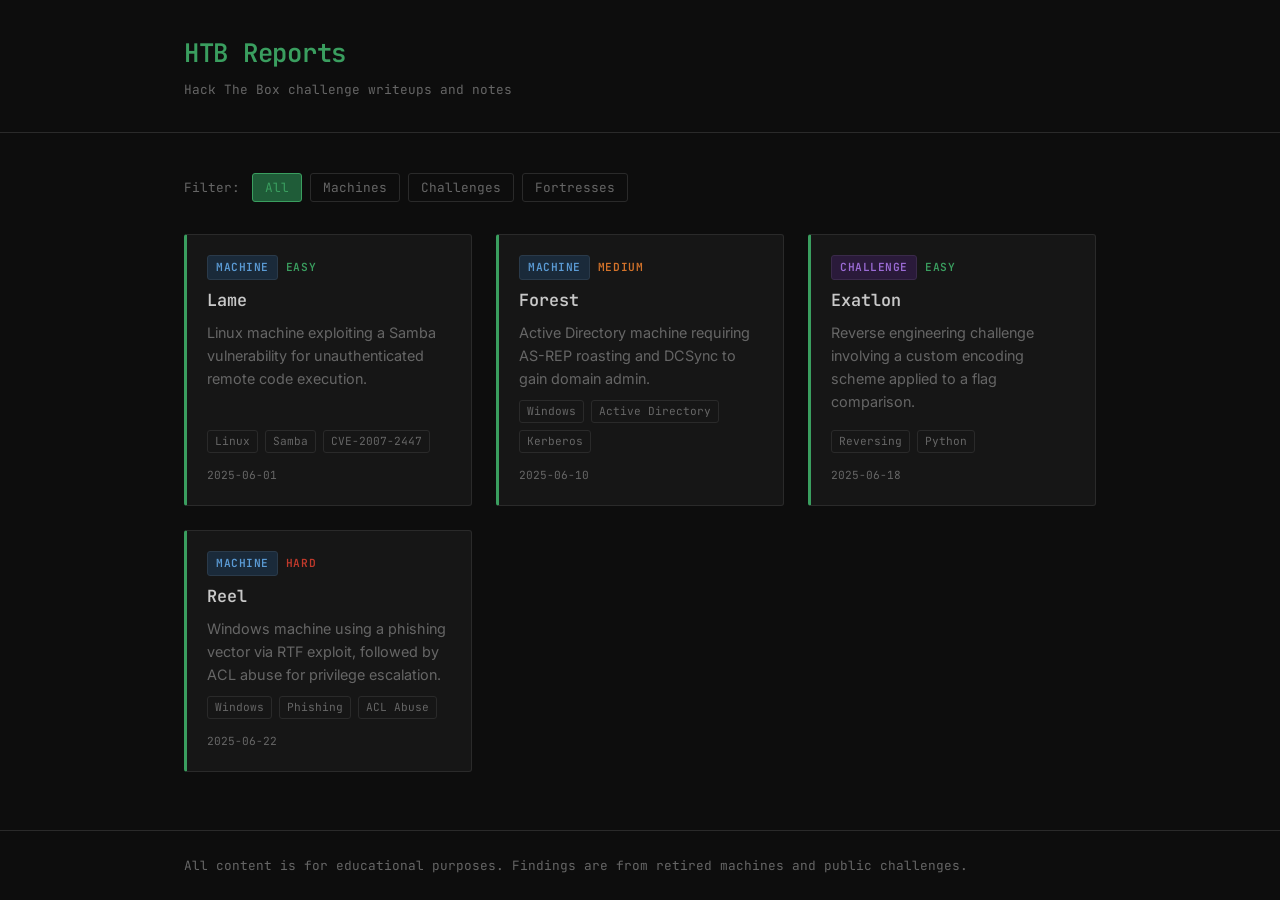
==== index.html @ 7f2939fa "initiall setup" ====
<!DOCTYPE html>
<html lang="en">
<head>
  <meta charset="UTF-8" />
  <meta name="viewport" content="width=device-width, initial-scale=1.0" />
  <title>HTB Reports</title>
  <link rel="stylesheet" href="style.css" />
  <link rel="preconnect" href="https://fonts.googleapis.com" />
  <link rel="preconnect" href="https://fonts.gstatic.com" crossorigin />
  <link href="https://fonts.googleapis.com/css2?family=JetBrains+Mono:wght@400;600&family=Inter:wght@400;500&display=swap" rel="stylesheet" />
</head>
<body>

  <header>
    <div class="container">
      <h1 class="site-title">HTB Reports</h1>
      <p class="site-subtitle">Hack The Box challenge writeups and notes</p>
    </div>
  </header>

  <main>
    <div class="container">

      <!-- Filter bar (optional — remove if not needed) -->
      <div class="filter-bar">
        <span class="filter-label">Filter:</span>
        <button class="filter-btn active" onclick="filterCards(this, 'all')">All</button>
        <button class="filter-btn" onclick="filterCards(this, 'machine')">Machines</button>
        <button class="filter-btn" onclick="filterCards(this, 'challenge')">Challenges</button>
        <button class="filter-btn" onclick="filterCards(this, 'fortress')">Fortresses</button>
      </div>

      <!-- Report cards -->
      <div class="report-grid" id="reportGrid">

        <!-- Example card 1 -->
        <article class="report-card" data-category="machine">
          <div class="card-meta">
            <span class="badge badge-machine">Machine</span>
            <span class="difficulty easy">Easy</span>
          </div>
          <h2 class="card-title"><a href="reports/lame.html">Lame</a></h2>
          <p class="card-desc">Linux machine exploiting a Samba vulnerability for unauthenticated remote code execution.</p>
          <div class="card-tags">
            <span class="tag">Linux</span>
            <span class="tag">Samba</span>
            <span class="tag">CVE-2007-2447</span>
          </div>
          <span class="card-date">2025-06-01</span>
        </article>

        <!-- Example card 2 -->
        <article class="report-card" data-category="machine">
          <div class="card-meta">
            <span class="badge badge-machine">Machine</span>
            <span class="difficulty medium">Medium</span>
          </div>
          <h2 class="card-title"><a href="reports/forest.html">Forest</a></h2>
          <p class="card-desc">Active Directory machine requiring AS-REP roasting and DCSync to gain domain admin.</p>
          <div class="card-tags">
            <span class="tag">Windows</span>
            <span class="tag">Active Directory</span>
            <span class="tag">Kerberos</span>
          </div>
          <span class="card-date">2025-06-10</span>
        </article>

        <!-- Example card 3 -->
        <article class="report-card" data-category="challenge">
          <div class="card-meta">
            <span class="badge badge-challenge">Challenge</span>
            <span class="difficulty easy">Easy</span>
          </div>
          <h2 class="card-title"><a href="reports/rev-exatlon.html">Exatlon</a></h2>
          <p class="card-desc">Reverse engineering challenge involving a custom encoding scheme applied to a flag comparison.</p>
          <div class="card-tags">
            <span class="tag">Reversing</span>
            <span class="tag">Python</span>
          </div>
          <span class="card-date">2025-06-18</span>
        </article>

        <!-- Example card 4 -->
        <article class="report-card" data-category="machine">
          <div class="card-meta">
            <span class="badge badge-machine">Machine</span>
            <span class="difficulty hard">Hard</span>
          </div>
          <h2 class="card-title"><a href="reports/reel.html">Reel</a></h2>
          <p class="card-desc">Windows machine using a phishing vector via RTF exploit, followed by ACL abuse for privilege escalation.</p>
          <div class="card-tags">
            <span class="tag">Windows</span>
            <span class="tag">Phishing</span>
            <span class="tag">ACL Abuse</span>
          </div>
          <span class="card-date">2025-06-22</span>
        </article>

      </div>
    </div>
  </main>

  <footer>
    <div class="container">
      <p>All content is for educational purposes. Findings are from retired machines and public challenges.</p>
    </div>
  </footer>

  <script>
    function filterCards(btn, category) {
      document.querySelectorAll('.filter-btn').forEach(b => b.classList.remove('active'));
      btn.classList.add('active');
      document.querySelectorAll('.report-card').forEach(card => {
        card.style.display = (category === 'all' || card.dataset.category === category) ? 'flex' : 'none';
      });
    }
  </script>

</body>
</html>
---- style.css ----
/* =============================================
   HTB Reports Site — style.css
   Dark theme: black/gray + green accent
   ============================================= */

/* --- Reset & Base --- */
*, *::before, *::after {
  box-sizing: border-box;
  margin: 0;
  padding: 0;
}

:root {
  --bg:         #0d0d0d;
  --surface:    #161616;
  --border:     #2a2a2a;
  --text:       #c8c8c8;
  --text-muted: #666666;
  --accent:     #3a9e5f;
  --accent-dim: #1f5c38;
  --red:        #c0392b;
  --orange:     #d4732a;
  --yellow:     #b8991a;

  --font-mono: 'JetBrains Mono', 'Courier New', monospace;
  --font-body: 'Inter', system-ui, sans-serif;

  --fs-sm:   0.8rem;
  --fs-base: 0.9rem;
  --fs-lg:   1.05rem;
  --fs-xl:   1.25rem;
  --fs-2xl:  1.6rem;

  --radius: 3px;
  --gap:    1.5rem;
}

html {
  font-size: 16px;
}

body {
  background-color: var(--bg);
  color: var(--text);
  font-family: var(--font-body);
  font-size: var(--fs-base);
  line-height: 1.65;
  min-height: 100vh;
  display: flex;
  flex-direction: column;
}

a {
  color: var(--accent);
  text-decoration: none;
}

a:hover {
  text-decoration: underline;
}

/* --- Layout --- */
.container {
  width: 100%;
  max-width: 960px;
  margin: 0 auto;
  padding: 0 1.5rem;
}

/* --- Header --- */
header {
  border-bottom: 1px solid var(--border);
  padding: 2rem 0;
}

.site-title {
  font-family: var(--font-mono);
  font-size: var(--fs-2xl);
  font-weight: 600;
  color: var(--accent);
  letter-spacing: -0.01em;
  margin-bottom: 0.3rem;
}

.site-subtitle {
  font-size: var(--fs-sm);
  color: var(--text-muted);
  font-family: var(--font-mono);
}

/* --- Main --- */
main {
  flex: 1;
  padding: 2.5rem 0;
}

/* --- Filter bar --- */
.filter-bar {
  display: flex;
  align-items: center;
  gap: 0.5rem;
  margin-bottom: 2rem;
  flex-wrap: wrap;
}

.filter-label {
  font-family: var(--font-mono);
  font-size: var(--fs-sm);
  color: var(--text-muted);
  margin-right: 0.25rem;
}

.filter-btn {
  background: none;
  border: 1px solid var(--border);
  color: var(--text-muted);
  font-family: var(--font-mono);
  font-size: var(--fs-sm);
  padding: 0.3rem 0.75rem;
  cursor: pointer;
  border-radius: var(--radius);
  transition: border-color 0.15s, color 0.15s;
}

.filter-btn:hover {
  border-color: var(--accent);
  color: var(--accent);
}

.filter-btn.active {
  border-color: var(--accent);
  color: var(--accent);
  background-color: var(--accent-dim);
}

/* --- Report Grid --- */
.report-grid {
  display: grid;
  grid-template-columns: repeat(auto-fill, minmax(280px, 1fr));
  gap: var(--gap);
}

/* --- Report Card --- */
.report-card {
  background-color: var(--surface);
  border: 1px solid var(--border);
  border-left: 3px solid var(--accent);
  border-radius: var(--radius);
  padding: 1.25rem;
  display: flex;
  flex-direction: column;
  gap: 0.6rem;
  transition: border-color 0.15s;
}

.report-card:hover {
  border-color: var(--accent);
  border-left-color: var(--accent);
}

/* --- Card Meta (badge + difficulty) --- */
.card-meta {
  display: flex;
  align-items: center;
  gap: 0.5rem;
}

.badge {
  font-family: var(--font-mono);
  font-size: 0.7rem;
  font-weight: 600;
  padding: 0.15rem 0.5rem;
  border-radius: var(--radius);
  letter-spacing: 0.05em;
  text-transform: uppercase;
}

.badge-machine {
  background-color: #1a2a3a;
  color: #5b9bd5;
  border: 1px solid #2a3a4a;
}

.badge-challenge {
  background-color: #2a1a3a;
  color: #9b6bd5;
  border: 1px solid #3a2a4a;
}

.badge-fortress {
  background-color: #1a3a2a;
  color: #5bd5a0;
  border: 1px solid #2a4a3a;
}

/* Difficulty labels */
.difficulty {
  font-family: var(--font-mono);
  font-size: 0.7rem;
  font-weight: 600;
  text-transform: uppercase;
  letter-spacing: 0.05em;
}

.difficulty.easy   { color: #3a9e5f; }
.difficulty.medium { color: var(--orange); }
.difficulty.hard   { color: var(--red); }
.difficulty.insane { color: #9b6bd5; }

/* --- Card Title --- */
.card-title {
  font-family: var(--font-mono);
  font-size: var(--fs-lg);
  font-weight: 600;
  line-height: 1.3;
}

.card-title a {
  color: var(--text);
}

.card-title a:hover {
  color: var(--accent);
  text-decoration: none;
}

/* --- Card Description --- */
.card-desc {
  font-size: var(--fs-base);
  color: var(--text-muted);
  line-height: 1.6;
  flex: 1;
}

/* --- Tags --- */
.card-tags {
  display: flex;
  flex-wrap: wrap;
  gap: 0.4rem;
}

.tag {
  font-family: var(--font-mono);
  font-size: 0.7rem;
  color: var(--text-muted);
  border: 1px solid var(--border);
  padding: 0.1rem 0.45rem;
  border-radius: var(--radius);
}

/* --- Date --- */
.card-date {
  font-family: var(--font-mono);
  font-size: 0.7rem;
  color: var(--text-muted);
  margin-top: 0.2rem;
}

/* --- Footer --- */
footer {
  border-top: 1px solid var(--border);
  padding: 1.5rem 0;
}

footer p {
  font-size: var(--fs-sm);
  color: var(--text-muted);
  font-family: var(--font-mono);
}

/* --- Responsive --- */
@media (max-width: 600px) {
  .report-grid {
    grid-template-columns: 1fr;
  }

  .site-title {
    font-size: var(--fs-xl);
  }
}

/* =============================================
   Report page styles (for individual reports)
   Use class="report-body" on <body> in reports
   ============================================= */

body.report-body main {
  padding: 2.5rem 0;
}

.report-header {
  margin-bottom: 2rem;
  padding-bottom: 1.5rem;
  border-bottom: 1px solid var(--border);
}

.report-back {
  font-family: var(--font-mono);
  font-size: var(--fs-sm);
  color: var(--text-muted);
  display: inline-block;
  margin-bottom: 1.25rem;
}

.report-back:hover {
  color: var(--accent);
  text-decoration: none;
}

.report-title {
  font-family: var(--font-mono);
  font-size: var(--fs-2xl);
  font-weight: 600;
  color: var(--accent);
  margin-bottom: 0.5rem;
}

.report-meta-row {
  display: flex;
  flex-wrap: wrap;
  gap: 1rem;
  align-items: center;
  margin-top: 0.75rem;
}

.report-content {
  max-width: 720px;
}

.report-content h2 {
  font-family: var(--font-mono);
  font-size: var(--fs-xl);
  font-weight: 600;
  color: var(--text);
  margin-top: 2rem;
  margin-bottom: 0.75rem;
  padding-bottom: 0.4rem;
  border-bottom: 1px solid var(--border);
}

.report-content h3 {
  font-family: var(--font-mono);
  font-size: var(--fs-lg);
  font-weight: 600;
  color: var(--text);
  margin-top: 1.5rem;
  margin-bottom: 0.5rem;
}

.report-content p {
  margin-bottom: 1rem;
  color: var(--text);
}

.report-content ul,
.report-content ol {
  padding-left: 1.5rem;
  margin-bottom: 1rem;
  color: var(--text);
}

.report-content li {
  margin-bottom: 0.3rem;
}

.report-content code {
  font-family: var(--font-mono);
  font-size: 0.82rem;
  background-color: var(--surface);
  border: 1px solid var(--border);
  padding: 0.1rem 0.35rem;
  border-radius: var(--radius);
  color: var(--accent);
}

.report-content pre {
  background-color: var(--surface);
  border: 1px solid var(--border);
  border-left: 3px solid var(--accent);
  border-radius: var(--radius);
  padding: 1rem;
  overflow-x: auto;
  margin-bottom: 1.25rem;
}

.report-content pre code {
  background: none;
  border: none;
  padding: 0;
  font-size: 0.82rem;
  color: var(--text);
}

.report-content img {
  max-width: 100%;
  border: 1px solid var(--border);
  border-radius: var(--radius);
  margin: 1rem 0;
}

.report-content blockquote {
  border-left: 3px solid var(--accent-dim);
  padding-left: 1rem;
  color: var(--text-muted);
  margin: 1rem 0;
  font-style: italic;
}

.report-content a {
  color: var(--accent);
}

.report-content a:hover {
  text-decoration: underline;
}

.flag-box {
  background-color: var(--surface);
  border: 1px solid var(--accent-dim);
  border-left: 3px solid var(--accent);
  border-radius: var(--radius);
  padding: 0.85rem 1rem;
  font-family: var(--font-mono);
  font-size: var(--fs-sm);
  color: var(--accent);
  margin: 1.5rem 0;
}

.flag-box .flag-label {
  color: var(--text-muted);
  font-size: 0.7rem;
  text-transform: uppercase;
  letter-spacing: 0.05em;
  display: block;
  margin-bottom: 0.25rem;
}
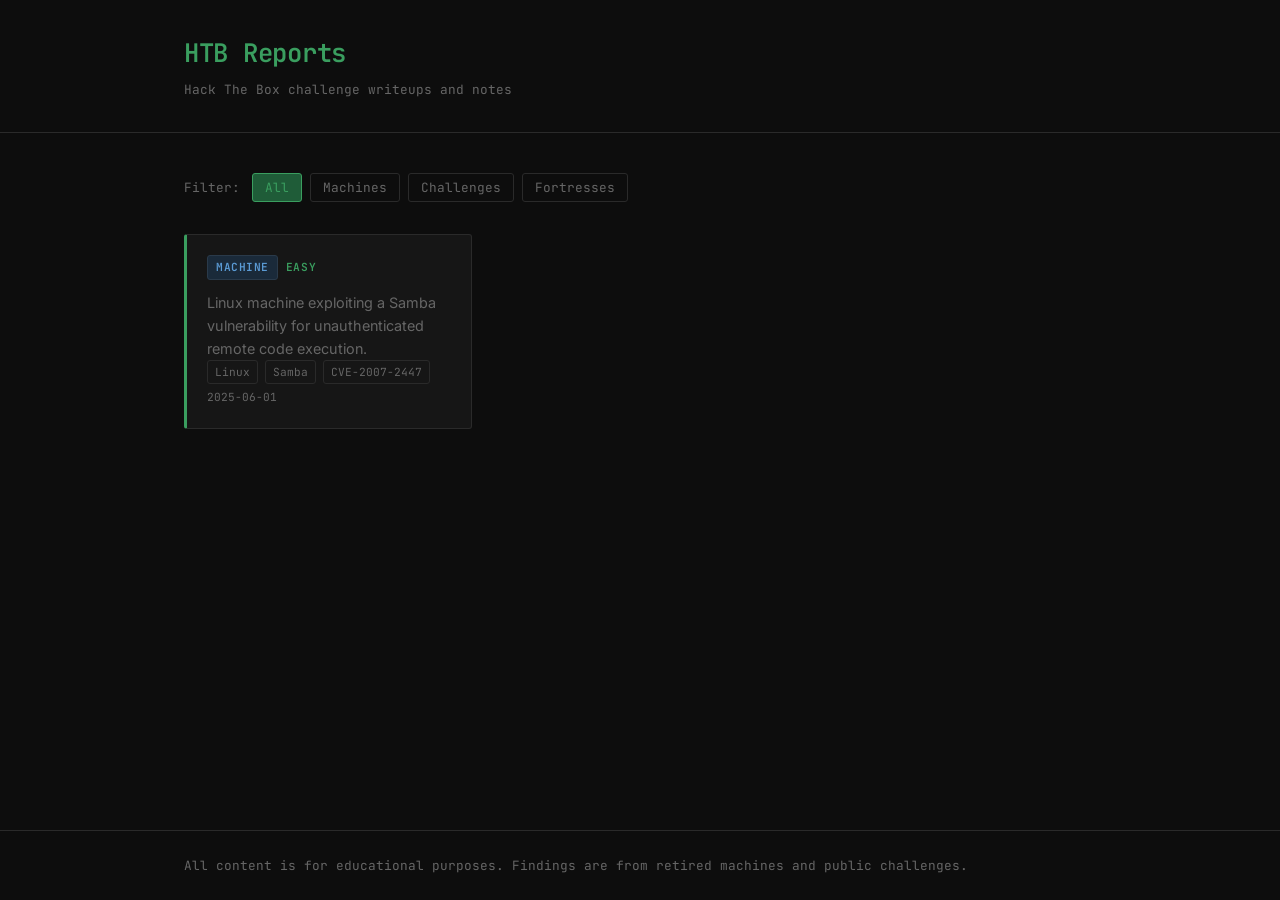
==== commit 107e7654: "updated design and structure" ====
--- a/index.html
+++ b/index.html
@@ -35,67 +35,21 @@
 
         <!-- Example card 1 -->
         <article class="report-card" data-category="machine">
-          <div class="card-meta">
-            <span class="badge badge-machine">Machine</span>
-            <span class="difficulty easy">Easy</span>
-          </div>
-          <h2 class="card-title"><a href="reports/lame.html">Lame</a></h2>
-          <p class="card-desc">Linux machine exploiting a Samba vulnerability for unauthenticated remote code execution.</p>
-          <div class="card-tags">
-            <span class="tag">Linux</span>
-            <span class="tag">Samba</span>
-            <span class="tag">CVE-2007-2447</span>
-          </div>
-          <span class="card-date">2025-06-01</span>
+          <a href="reports/lame.html">
+            <div class="card-meta">
+              <span class="badge badge-machine">Machine</span>
+              <span class="difficulty easy">Easy</span>
+            </div>
+            <h2 class="card-title"></h2>
+            <p class="card-desc">Linux machine exploiting a Samba vulnerability for unauthenticated remote code execution.</p>
+            <div class="card-tags">
+              <span class="tag">Linux</span>
+              <span class="tag">Samba</span>
+              <span class="tag">CVE-2007-2447</span>
+            </div>
+            <span class="card-date">2025-06-01</span>
+          </a>
         </article>
-
-        <!-- Example card 2 -->
-        <article class="report-card" data-category="machine">
-          <div class="card-meta">
-            <span class="badge badge-machine">Machine</span>
-            <span class="difficulty medium">Medium</span>
-          </div>
-          <h2 class="card-title"><a href="reports/forest.html">Forest</a></h2>
-          <p class="card-desc">Active Directory machine requiring AS-REP roasting and DCSync to gain domain admin.</p>
-          <div class="card-tags">
-            <span class="tag">Windows</span>
-            <span class="tag">Active Directory</span>
-            <span class="tag">Kerberos</span>
-          </div>
-          <span class="card-date">2025-06-10</span>
-        </article>
-
-        <!-- Example card 3 -->
-        <article class="report-card" data-category="challenge">
-          <div class="card-meta">
-            <span class="badge badge-challenge">Challenge</span>
-            <span class="difficulty easy">Easy</span>
-          </div>
-          <h2 class="card-title"><a href="reports/rev-exatlon.html">Exatlon</a></h2>
-          <p class="card-desc">Reverse engineering challenge involving a custom encoding scheme applied to a flag comparison.</p>
-          <div class="card-tags">
-            <span class="tag">Reversing</span>
-            <span class="tag">Python</span>
-          </div>
-          <span class="card-date">2025-06-18</span>
-        </article>
-
-        <!-- Example card 4 -->
-        <article class="report-card" data-category="machine">
-          <div class="card-meta">
-            <span class="badge badge-machine">Machine</span>
-            <span class="difficulty hard">Hard</span>
-          </div>
-          <h2 class="card-title"><a href="reports/reel.html">Reel</a></h2>
-          <p class="card-desc">Windows machine using a phishing vector via RTF exploit, followed by ACL abuse for privilege escalation.</p>
-          <div class="card-tags">
-            <span class="tag">Windows</span>
-            <span class="tag">Phishing</span>
-            <span class="tag">ACL Abuse</span>
-          </div>
-          <span class="card-date">2025-06-22</span>
-        </article>
-
       </div>
     </div>
   </main>
--- a/style.css
+++ b/style.css
@@ -56,7 +56,7 @@
 }
 
 a:hover {
-  text-decoration: underline;
+
 }
 
 /* --- Layout --- */
@@ -210,9 +210,12 @@
 /* --- Card Title --- */
 .card-title {
   font-family: var(--font-mono);
-  font-size: var(--fs-lg);
+  font-size: 2.2rem;
   font-weight: 600;
   line-height: 1.3;
+  color: var(--text);
+  margin-top: 0.7rem;
+  margin-bottom: 0.7rem;
 }
 
 .card-title a {
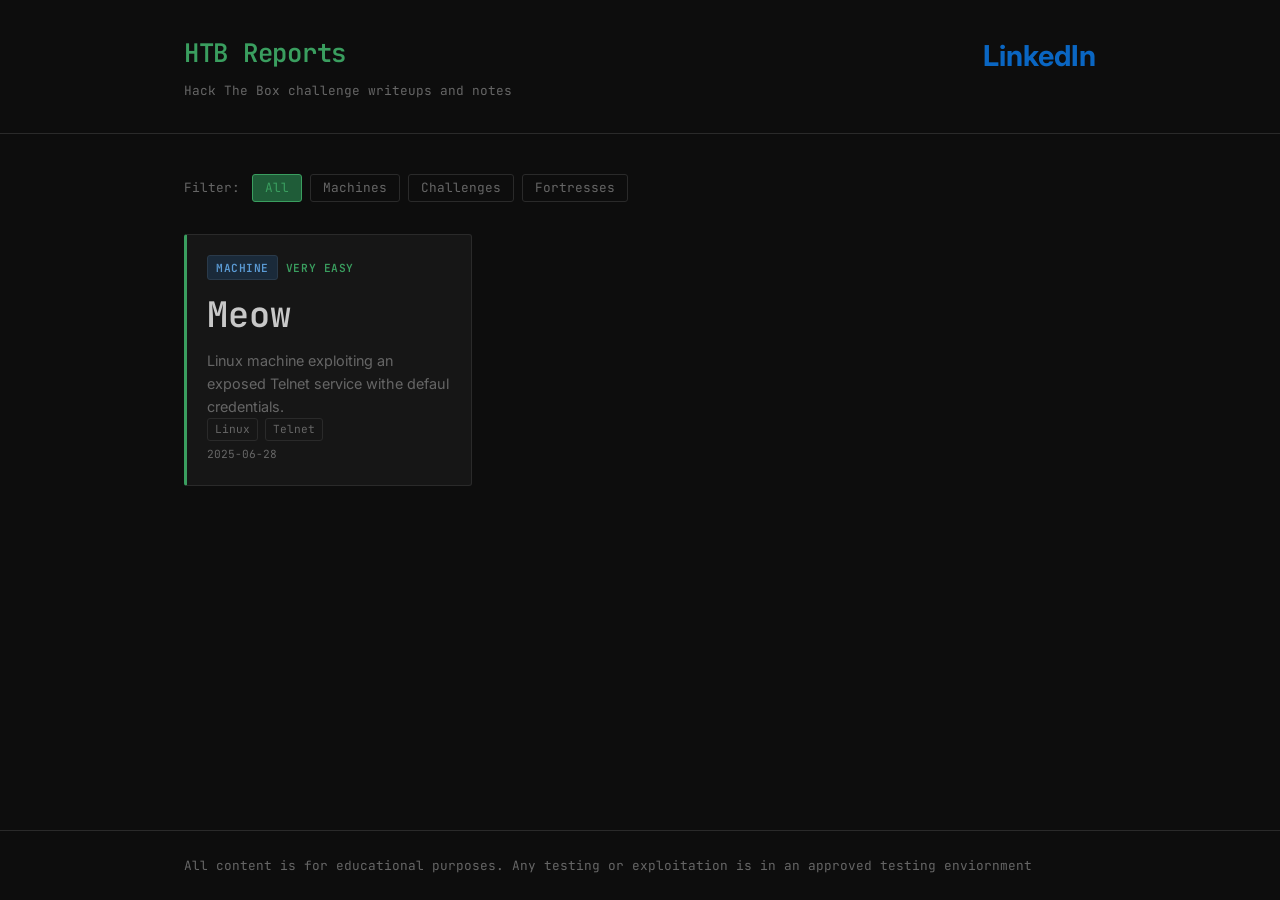
==== commit 7c72c62e: "Added Meow and updated style" ====
--- a/index.html
+++ b/index.html
@@ -13,7 +13,10 @@
 
   <header>
     <div class="container">
-      <h1 class="site-title">HTB Reports</h1>
+      <div style="display: flex;">
+        <h1 class="site-title" style="margin-right:auto;">HTB Reports</h1>
+        <a target="_blank" href="https://www.linkedin.com/in/jack-nardi/"><h1 class="linkedin" style="color:#0A66C2;">LinkedIn</h1></a>
+      </div>
       <p class="site-subtitle">Hack The Box challenge writeups and notes</p>
     </div>
   </header>
@@ -35,19 +38,18 @@
 
         <!-- Example card 1 -->
         <article class="report-card" data-category="machine">
-          <a href="reports/lame.html">
+          <a href="reports/meow.html">
             <div class="card-meta">
               <span class="badge badge-machine">Machine</span>
-              <span class="difficulty easy">Easy</span>
+              <span class="difficulty easy">Very Easy</span>
             </div>
-            <h2 class="card-title"></h2>
-            <p class="card-desc">Linux machine exploiting a Samba vulnerability for unauthenticated remote code execution.</p>
+            <h2 class="card-title">Meow</h2>
+            <p class="card-desc">Linux machine exploiting an exposed Telnet service withe defaul credentials.</p>
             <div class="card-tags">
               <span class="tag">Linux</span>
-              <span class="tag">Samba</span>
-              <span class="tag">CVE-2007-2447</span>
+              <span class="tag">Telnet</span>
             </div>
-            <span class="card-date">2025-06-01</span>
+            <span class="card-date">2025-06-28</span>
           </a>
         </article>
       </div>
@@ -56,7 +58,7 @@
 
   <footer>
     <div class="container">
-      <p>All content is for educational purposes. Findings are from retired machines and public challenges.</p>
+      <p>All content is for educational purposes. Any testing or exploitation is in an approved testing enviornment</p>
     </div>
   </footer>
 
--- a/style.css
+++ b/style.css
@@ -55,10 +55,6 @@
   text-decoration: none;
 }
 
-a:hover {
-
-}
-
 /* --- Layout --- */
 .container {
   width: 100%;
@@ -280,6 +276,11 @@
   .site-title {
     font-size: var(--fs-xl);
   }
+  .linkedin {
+    font-size: var(--fs-xl);
+    color:#0A66C2;
+  }
+  .linkedin.content {color:#0A66C2;}
 }
 
 /* =============================================
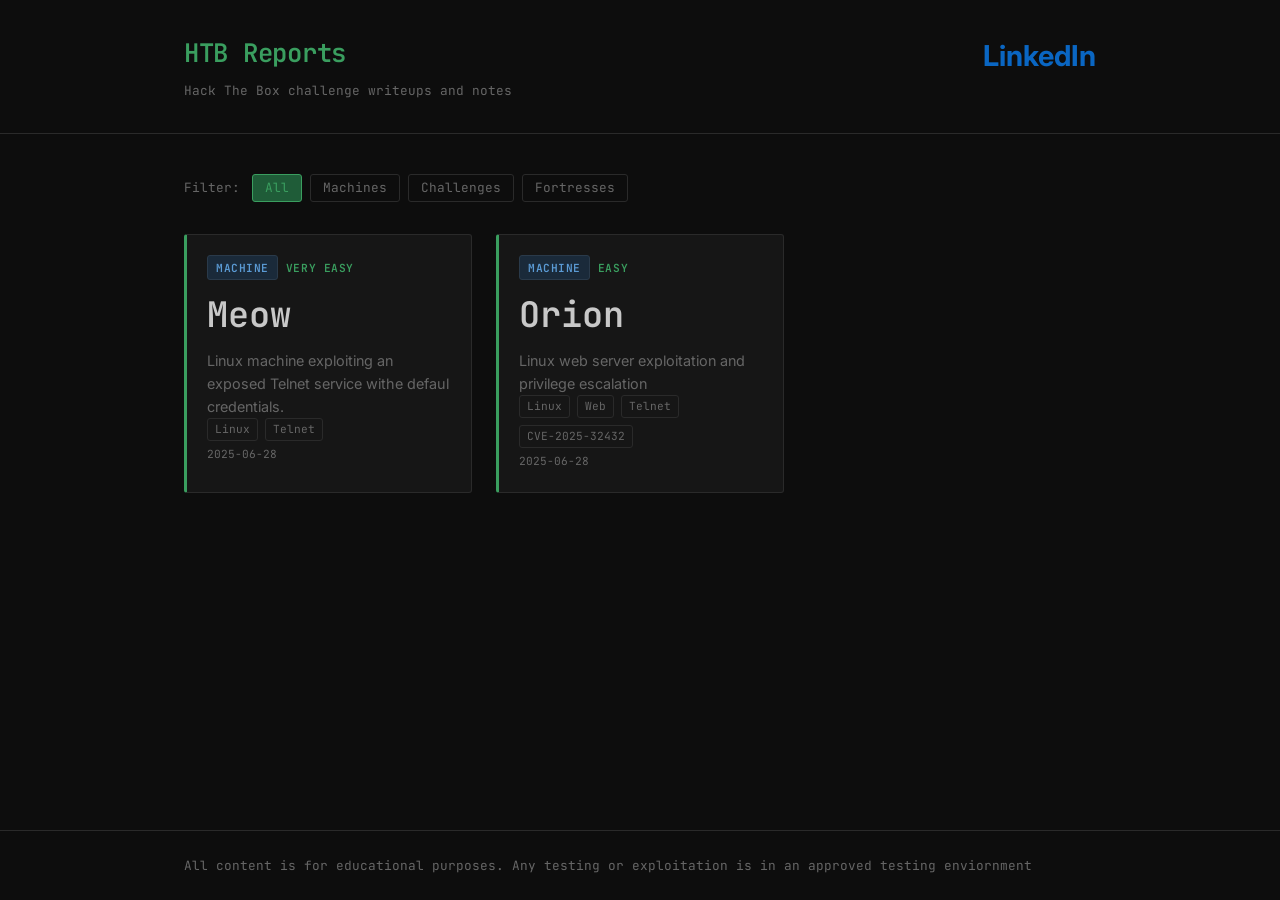
==== commit ef506daa: "added orion solve" ====
--- a/index.html
+++ b/index.html
@@ -52,6 +52,24 @@
             <span class="card-date">2025-06-28</span>
           </a>
         </article>
+
+        <article class="report-card" data-category="machine">
+          <a href="reports/orion.html">
+            <div class="card-meta">
+              <span class="badge badge-machine">Machine</span>
+              <span class="difficulty easy">Easy</span>
+            </div>
+            <h2 class="card-title">Orion</h2>
+            <p class="card-desc">Linux web server exploitation and privilege escalation</p>
+            <div class="card-tags">
+              <span class="tag">Linux</span>
+              <span class="tag">Web</span>
+              <span class="tag">Telnet</span>
+              <span class="tag">CVE-2025-32432</span>
+            </div>
+            <span class="card-date">2025-06-28</span>
+          </a>
+        </article>
       </div>
     </div>
   </main>
--- a/style.css
+++ b/style.css
@@ -280,7 +280,6 @@
     font-size: var(--fs-xl);
     color:#0A66C2;
   }
-  .linkedin.content {color:#0A66C2;}
 }
 
 /* =============================================
